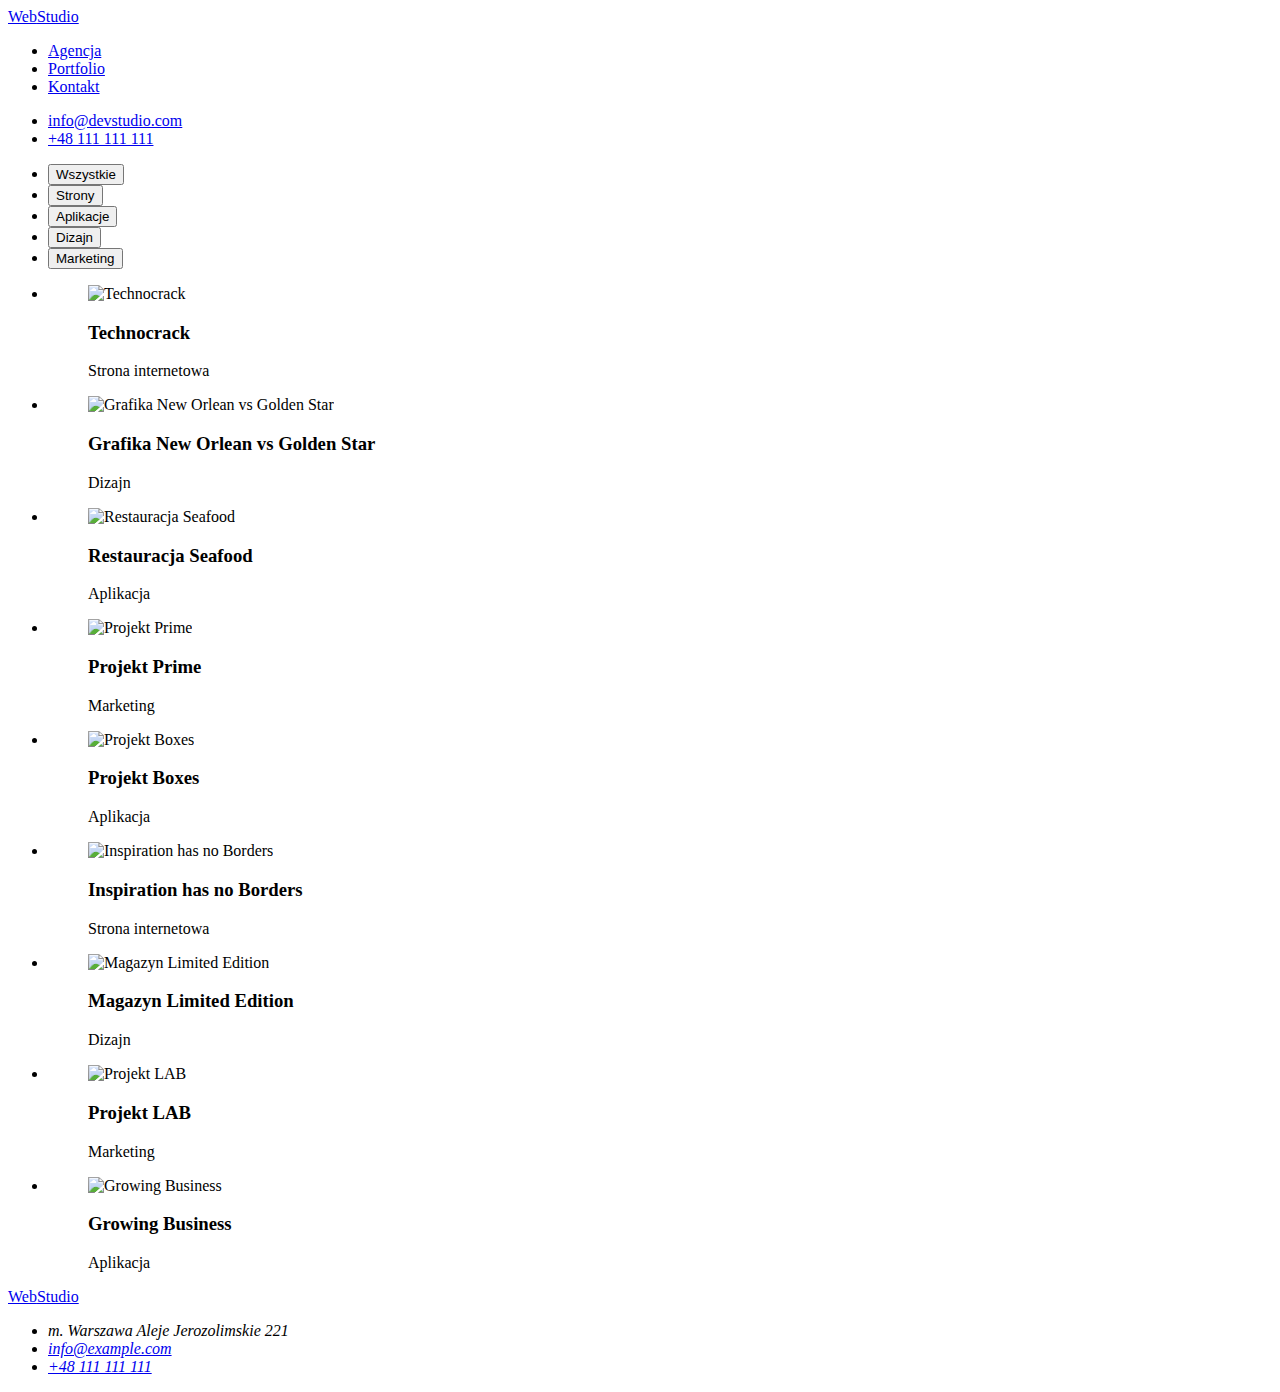
==== portfolio.html @ fcb61b32 "Add files via upload" ====
<!DOCTYPE html>
<html lang="pl">
  <head>
    <title>Portfolio</title>
    <meta charset="UTF-8" />
    <meta http-equiv="X-UA-Compatible" content="IE=edge" />
    <meta name="viewport" content="width=device-width, initial-scale=1.0" />
    <meta name="description" content="WebStudio" />
    <link rel="stylesheet" href="./css/styles.css" />
    <link rel="preconnect" href="https://fonts.googleapis.com" />
    <link rel="preconnect" href="https://fonts.gstatic.com" crossorigin />
    <link
      href="https://fonts.googleapis.com/css2?family=Raleway:wght@700&family=Roboto:wght@400;500;700;900&display=swap"
      rel="stylesheet"
    />
  </head>
  <!--body-->
  <body>
    <div class="wrapper">
      <header class="header">
        <a class="logo" href="./index.html"><span class="web-color">Web</span>Studio</a>
        <nav>
          <ul class="nav-list">
            <li class="nav-list-item">
              <a class="nav-list-item-link" href="#">Agencja</a>
            </li>
            <li class="nav-list-item">
              <a class="nav-list-item-link" href="./portfolio.html">Portfolio</a>
            </li>
            <li class="nav-list-item">
              <a class="nav-list-item-link" href="#">Kontakt</a>
            </li>
          </ul>
        </nav>
        <ul class="right-up-contact">
          <li class="right-up-contact-list">
            <a href="mailto:info@devstudio.com" class="right-up-contact-list-link"
              >info@devstudio.com</a
            >
          </li>
          <li class="right-up-contact-list">
            <a href="tel:48111111111" class="right-up-contact-list-link">+48 111 111 111</a>
          </li>
        </ul>
      </header>
      <main class="main">
        <!--PORTFOLIO BUTTONS-->
        <section class="buttons-list">
          <ul>
            <li class="buttons-item">
              <button type="button" class="btn">Wszystkie</button>
            </li>
            <li class="buttons-item">
              <button type="button" class="btn">Strony</button>
            </li>
            <li class="buttons-item">
              <button type="button" class="btn">Aplikacje</button>
            </li>
            <li class="buttons-item">
              <button type="button" class="btn">Dizajn</button>
            </li>
            <li class="buttons-item">
              <button type="button" class="btn">Marketing</button>
            </li>
          </ul>
        </section>
        <!--OFFER-->
        <section class="offer">
          <ul class="offer-list">
            <li class="offer-item">
              <figure class="offer-pic">
                <img
                  src="./images/portfolio_img1_technocrack.jpg"
                  width="370"
                  height="274"
                  alt="Technocrack"
                />
                <figcaption class="offer-pic-desc">
                  <h3>Technocrack</h3>
                  <span class="offer-pic-desc-lower">Strona internetowa</span>
                </figcaption>
              </figure>
            </li>
            <li class="offer-item">
              <figure class="offer-pic">
                <img
                  src="./images/portfolio_img2_neworlean.jpg"
                  width="370"
                  height="274"
                  alt="Grafika New Orlean vs Golden Star"
                />
                <figcaption class="offer-pic-desc">
                  <h3>Grafika New Orlean vs Golden Star</h3>
                  <span class="offer-pic-desc-lower">Dizajn</span>
                </figcaption>
              </figure>
            </li>
            <li class="offer-item">
              <figure class="offer-pic">
                <img
                  src="./images/portfolio_img3_seafood.jpg"
                  width="370"
                  height="274"
                  alt="Restauracja Seafood"
                />
                <figcaption class="offer-pic-desc">
                  <h3>Restauracja Seafood</h3>
                  <span class="offer-pic-desc-lower">Aplikacja</span>
                </figcaption>
              </figure>
            </li>
            <li class="offer-item">
              <figure class="offer-pic">
                <img
                  src="./images/portfolio_img4_headset.jpg"
                  width="370"
                  height="274"
                  alt="Projekt Prime"
                />
                <figcaption class="offer-pic-desc">
                  <h3>Projekt Prime</h3>
                  <span class="offer-pic-desc-lower">Marketing</span>
                </figcaption>
              </figure>
            </li>
            <li class="offer-item">
              <figure class="offer-pic">
                <img
                  src="./images/portfolio_img5_boxes.jpg"
                  width="370"
                  height="274"
                  alt="Projekt Boxes"
                />
                <figcaption class="offer-pic-desc">
                  <h3>Projekt Boxes</h3>
                  <span class="offer-pic-desc-lower">Aplikacja</span>
                </figcaption>
              </figure>
            </li>
            <li class="offer-item">
              <figure class="offer-pic">
                <img
                  src="./images/portfolio_img6_dipslay.jpg"
                  width="370"
                  height="274"
                  alt="Inspiration has no Borders"
                />
                <figcaption class="offer-pic-desc">
                  <h3>Inspiration has no Borders</h3>
                  <span class="offer-pic-desc-lower">Strona internetowa</span>
                </figcaption>
              </figure>
            </li>
            <li class="offer-item">
              <figure class="offer-pic">
                <img
                  src="./images/portfolio_img7_magazine.jpg"
                  width="370"
                  height="274"
                  alt="Magazyn Limited Edition"
                />
                <figcaption class="offer-pic-desc">
                  <h3>Magazyn Limited Edition</h3>
                  <span class="offer-pic-desc-lower">Dizajn</span>
                </figcaption>
              </figure>
            </li>
            <li class="offer-item">
              <figure class="offer-pic">
                <img
                  src="./images/portfolio_img8_label.jpg"
                  width="370"
                  height="274"
                  alt="Projekt LAB"
                />
                <figcaption class="offer-pic-desc">
                  <h3>Projekt LAB</h3>
                  <span class="offer-pic-desc-lower">Marketing</span>
                </figcaption>
              </figure>
            </li>
            <li class="offer-item">
              <figure class="offer-pic">
                <img
                  src="./images/portfolio_img9_laptop.jpg"
                  width="370"
                  height="274"
                  alt="Growing Business"
                />
                <figcaption class="offer-pic-desc">
                  <h3>Growing Business</h3>
                  <span class="offer-pic-desc-lower">Aplikacja</span>
                </figcaption>
              </figure>
            </li>
          </ul>
        </section>
      </main>
      <!-----FOOTER----->
      <footer class="footer">
        <a class="logo" href="./index.html">
          <span class="web-color">Web</span><span class="studio-color">Studio</span></a
        >
        <address>
          <ul class="address-list">
            <li class="address-list-item">
              <span class="address-color">m. Warszawa Aleje Jerozolimskie 221</span>
            </li>
            <li class="address-list-item">
              <a href="mailto:info@example.com" class="address-list-item-link">info@example.com</a>
            </li>
            <li class="address-list-item">
              <a href="tel:+48111111111" class="address-list-item-link">+48 111 111 111</a>
            </li>
          </ul>
        </address>
      </footer>
    </div>
  </body>
</html>
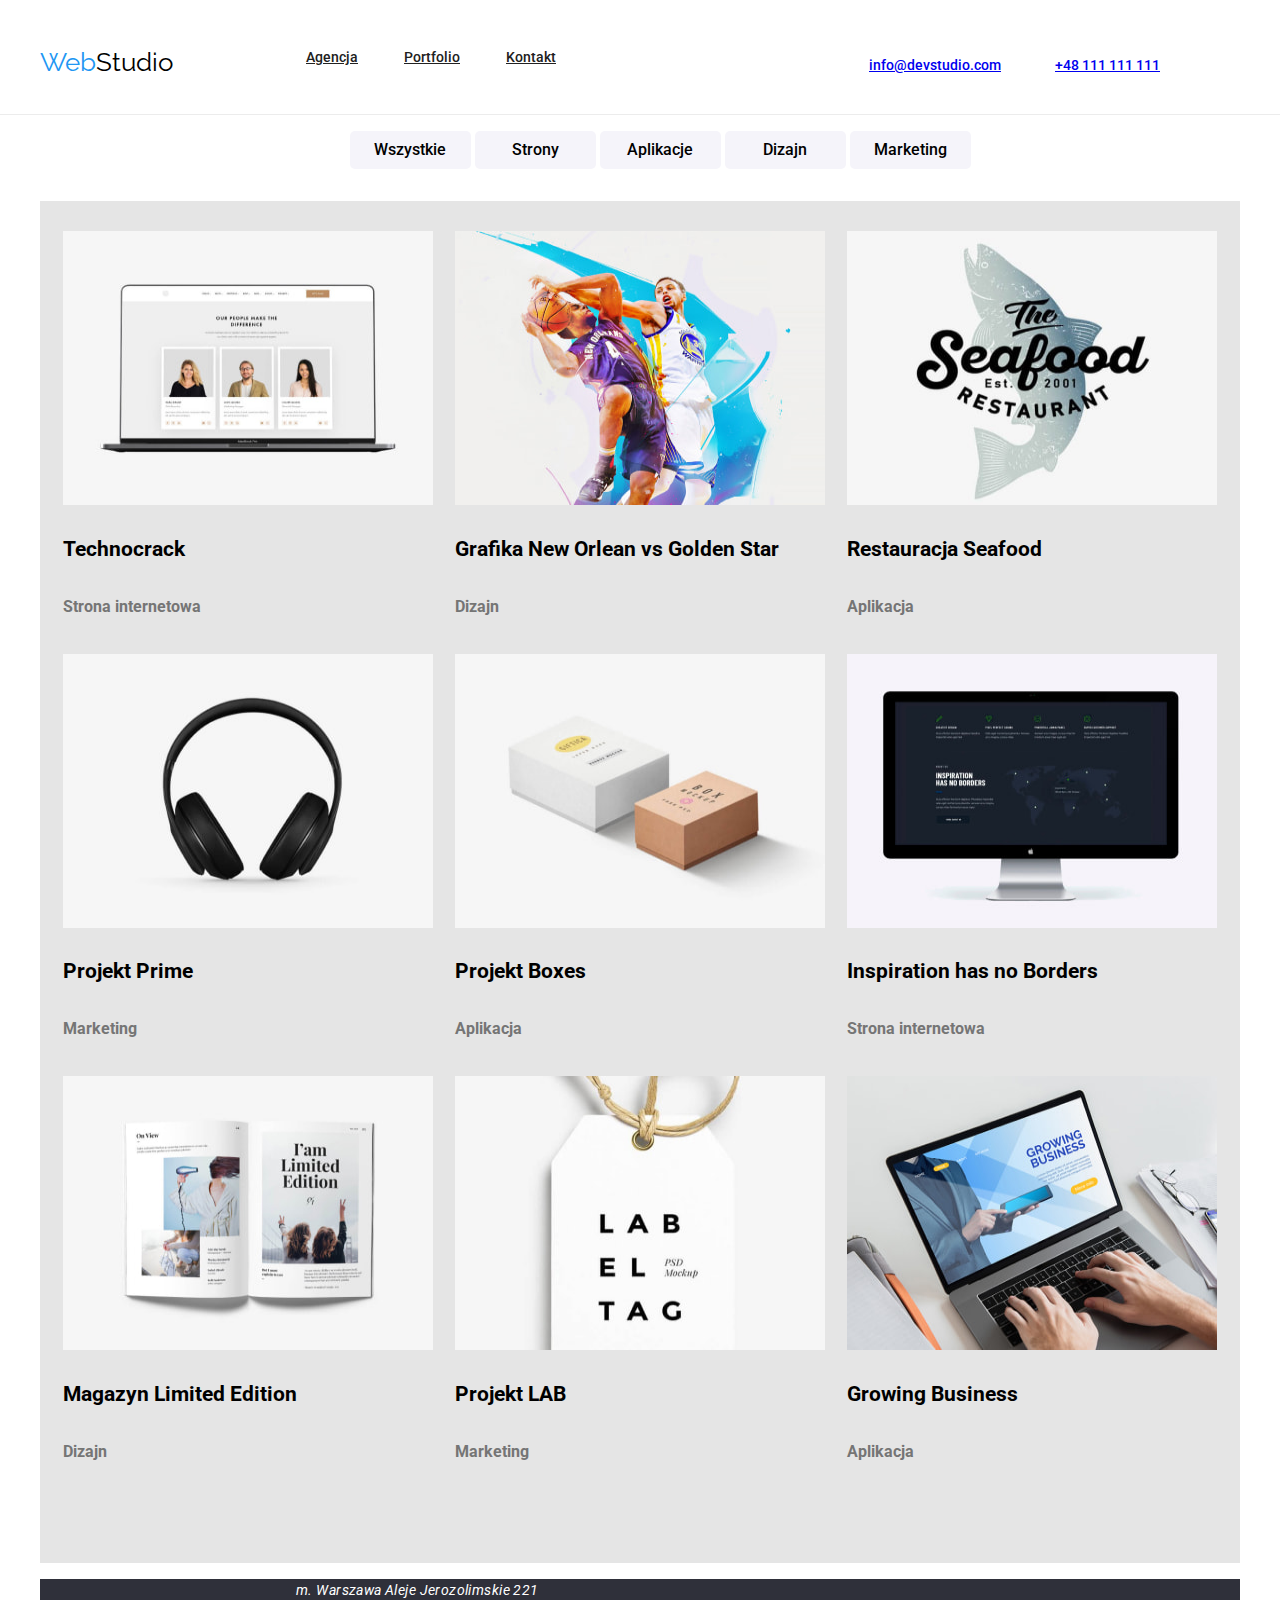
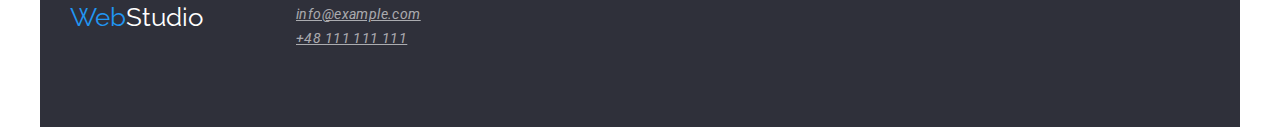
==== commit 9f4d48fa: "update css + footer" ====
--- a/portfolio.html
+++ b/portfolio.html
@@ -6,6 +6,10 @@
     <meta http-equiv="X-UA-Compatible" content="IE=edge" />
     <meta name="viewport" content="width=device-width, initial-scale=1.0" />
     <meta name="description" content="WebStudio" />
+    <link
+      rel="stylesheet"
+      href="https://cdnjs.cloudflare.com/ajax/libs/modern-normalize/1.0.0/modern-normalize.min.css"
+    />
     <link rel="stylesheet" href="./css/styles.css" />
     <link rel="preconnect" href="https://fonts.googleapis.com" />
     <link rel="preconnect" href="https://fonts.gstatic.com" crossorigin />
@@ -16,10 +20,10 @@
   </head>
   <!--body-->
   <body>
-    <div class="wrapper">
-      <header class="header">
-        <a class="logo" href="./index.html"><span class="web-color">Web</span>Studio</a>
-        <nav>
+    <header class="header-line">
+      <div class="container header">
+        <nav class="navi">
+          <a class="logo" href="./index.html"><span class="web-color">Web</span>Studio</a>
           <ul class="nav-list">
             <li class="nav-list-item">
               <a class="nav-list-item-link" href="#">Agencja</a>
@@ -31,190 +35,192 @@
               <a class="nav-list-item-link" href="#">Kontakt</a>
             </li>
           </ul>
+          <ul class="right-up-contact">
+            <li class="right-up-contact-list">
+              <a href="mailto:info@devstudio.com" class="right-up-contact-list-link"
+                >info@devstudio.com</a
+              >
+            </li>
+            <li class="right-up-contact-list">
+              <a href="tel:48111111111" class="right-up-contact-list-link">+48 111 111 111</a>
+            </li>
+          </ul>
         </nav>
-        <ul class="right-up-contact">
-          <li class="right-up-contact-list">
-            <a href="mailto:info@devstudio.com" class="right-up-contact-list-link"
-              >info@devstudio.com</a
-            >
-          </li>
-          <li class="right-up-contact-list">
-            <a href="tel:48111111111" class="right-up-contact-list-link">+48 111 111 111</a>
+      </div>
+    </header>
+    <main class="main">
+      <!--PORTFOLIO BUTTONS-->
+      <section class="buttons-list">
+        <ul>
+          <li class="buttons-item">
+            <button type="button" class="btn">Wszystkie</button>
+          </li>
+          <li class="buttons-item">
+            <button type="button" class="btn">Strony</button>
+          </li>
+          <li class="buttons-item">
+            <button type="button" class="btn">Aplikacje</button>
+          </li>
+          <li class="buttons-item">
+            <button type="button" class="btn">Dizajn</button>
+          </li>
+          <li class="buttons-item">
+            <button type="button" class="btn">Marketing</button>
           </li>
         </ul>
-      </header>
-      <main class="main">
-        <!--PORTFOLIO BUTTONS-->
-        <section class="buttons-list">
-          <ul>
-            <li class="buttons-item">
-              <button type="button" class="btn">Wszystkie</button>
-            </li>
-            <li class="buttons-item">
-              <button type="button" class="btn">Strony</button>
-            </li>
-            <li class="buttons-item">
-              <button type="button" class="btn">Aplikacje</button>
-            </li>
-            <li class="buttons-item">
-              <button type="button" class="btn">Dizajn</button>
-            </li>
-            <li class="buttons-item">
-              <button type="button" class="btn">Marketing</button>
-            </li>
-          </ul>
-        </section>
-        <!--OFFER-->
-        <section class="offer">
-          <ul class="offer-list">
-            <li class="offer-item">
-              <figure class="offer-pic">
-                <img
-                  src="./images/portfolio_img1_technocrack.jpg"
-                  width="370"
-                  height="274"
-                  alt="Technocrack"
-                />
-                <figcaption class="offer-pic-desc">
-                  <h3>Technocrack</h3>
-                  <span class="offer-pic-desc-lower">Strona internetowa</span>
-                </figcaption>
-              </figure>
-            </li>
-            <li class="offer-item">
-              <figure class="offer-pic">
-                <img
-                  src="./images/portfolio_img2_neworlean.jpg"
-                  width="370"
-                  height="274"
-                  alt="Grafika New Orlean vs Golden Star"
-                />
-                <figcaption class="offer-pic-desc">
-                  <h3>Grafika New Orlean vs Golden Star</h3>
-                  <span class="offer-pic-desc-lower">Dizajn</span>
-                </figcaption>
-              </figure>
-            </li>
-            <li class="offer-item">
-              <figure class="offer-pic">
-                <img
-                  src="./images/portfolio_img3_seafood.jpg"
-                  width="370"
-                  height="274"
-                  alt="Restauracja Seafood"
-                />
-                <figcaption class="offer-pic-desc">
-                  <h3>Restauracja Seafood</h3>
-                  <span class="offer-pic-desc-lower">Aplikacja</span>
-                </figcaption>
-              </figure>
-            </li>
-            <li class="offer-item">
-              <figure class="offer-pic">
-                <img
-                  src="./images/portfolio_img4_headset.jpg"
-                  width="370"
-                  height="274"
-                  alt="Projekt Prime"
-                />
-                <figcaption class="offer-pic-desc">
-                  <h3>Projekt Prime</h3>
-                  <span class="offer-pic-desc-lower">Marketing</span>
-                </figcaption>
-              </figure>
-            </li>
-            <li class="offer-item">
-              <figure class="offer-pic">
-                <img
-                  src="./images/portfolio_img5_boxes.jpg"
-                  width="370"
-                  height="274"
-                  alt="Projekt Boxes"
-                />
-                <figcaption class="offer-pic-desc">
-                  <h3>Projekt Boxes</h3>
-                  <span class="offer-pic-desc-lower">Aplikacja</span>
-                </figcaption>
-              </figure>
-            </li>
-            <li class="offer-item">
-              <figure class="offer-pic">
-                <img
-                  src="./images/portfolio_img6_dipslay.jpg"
-                  width="370"
-                  height="274"
-                  alt="Inspiration has no Borders"
-                />
-                <figcaption class="offer-pic-desc">
-                  <h3>Inspiration has no Borders</h3>
-                  <span class="offer-pic-desc-lower">Strona internetowa</span>
-                </figcaption>
-              </figure>
-            </li>
-            <li class="offer-item">
-              <figure class="offer-pic">
-                <img
-                  src="./images/portfolio_img7_magazine.jpg"
-                  width="370"
-                  height="274"
-                  alt="Magazyn Limited Edition"
-                />
-                <figcaption class="offer-pic-desc">
-                  <h3>Magazyn Limited Edition</h3>
-                  <span class="offer-pic-desc-lower">Dizajn</span>
-                </figcaption>
-              </figure>
-            </li>
-            <li class="offer-item">
-              <figure class="offer-pic">
-                <img
-                  src="./images/portfolio_img8_label.jpg"
-                  width="370"
-                  height="274"
-                  alt="Projekt LAB"
-                />
-                <figcaption class="offer-pic-desc">
-                  <h3>Projekt LAB</h3>
-                  <span class="offer-pic-desc-lower">Marketing</span>
-                </figcaption>
-              </figure>
-            </li>
-            <li class="offer-item">
-              <figure class="offer-pic">
-                <img
-                  src="./images/portfolio_img9_laptop.jpg"
-                  width="370"
-                  height="274"
-                  alt="Growing Business"
-                />
-                <figcaption class="offer-pic-desc">
-                  <h3>Growing Business</h3>
-                  <span class="offer-pic-desc-lower">Aplikacja</span>
-                </figcaption>
-              </figure>
-            </li>
-          </ul>
-        </section>
-      </main>
-      <!-----FOOTER----->
-      <footer class="footer">
-        <a class="logo" href="./index.html">
-          <span class="web-color">Web</span><span class="studio-color">Studio</span></a
-        >
-        <address>
-          <ul class="address-list">
-            <li class="address-list-item">
-              <span class="address-color">m. Warszawa Aleje Jerozolimskie 221</span>
-            </li>
-            <li class="address-list-item">
-              <a href="mailto:info@example.com" class="address-list-item-link">info@example.com</a>
-            </li>
-            <li class="address-list-item">
-              <a href="tel:+48111111111" class="address-list-item-link">+48 111 111 111</a>
-            </li>
-          </ul>
-        </address>
-      </footer>
-    </div>
+      </section>
+      <!--OFFER-->
+      <section class="offer container">
+        <ul class="offer-list">
+          <li class="offer-item">
+            <figure class="offer-pic">
+              <img
+                src="./images/portfolio_img1_technocrack.jpg"
+                width="370"
+                height="274"
+                alt="Technocrack"
+              />
+              <figcaption class="offer-pic-desc">
+                <h3>Technocrack</h3>
+                <span class="offer-pic-desc-lower">Strona internetowa</span>
+              </figcaption>
+            </figure>
+          </li>
+          <li class="offer-item">
+            <figure class="offer-pic">
+              <img
+                src="./images/portfolio_img2_neworlean.jpg"
+                width="370"
+                height="274"
+                alt="Grafika New Orlean vs Golden Star"
+              />
+              <figcaption class="offer-pic-desc">
+                <h3>Grafika New Orlean vs Golden Star</h3>
+                <span class="offer-pic-desc-lower">Dizajn</span>
+              </figcaption>
+            </figure>
+          </li>
+          <li class="offer-item">
+            <figure class="offer-pic">
+              <img
+                src="./images/portfolio_img3_seafood.jpg"
+                width="370"
+                height="274"
+                alt="Restauracja Seafood"
+              />
+              <figcaption class="offer-pic-desc">
+                <h3>Restauracja Seafood</h3>
+                <span class="offer-pic-desc-lower">Aplikacja</span>
+              </figcaption>
+            </figure>
+          </li>
+          <li class="offer-item">
+            <figure class="offer-pic">
+              <img
+                src="./images/portfolio_img4_headset.jpg"
+                width="370"
+                height="274"
+                alt="Projekt Prime"
+              />
+              <figcaption class="offer-pic-desc">
+                <h3>Projekt Prime</h3>
+                <span class="offer-pic-desc-lower">Marketing</span>
+              </figcaption>
+            </figure>
+          </li>
+          <li class="offer-item">
+            <figure class="offer-pic">
+              <img
+                src="./images/portfolio_img5_boxes.jpg"
+                width="370"
+                height="274"
+                alt="Projekt Boxes"
+              />
+              <figcaption class="offer-pic-desc">
+                <h3>Projekt Boxes</h3>
+                <span class="offer-pic-desc-lower">Aplikacja</span>
+              </figcaption>
+            </figure>
+          </li>
+          <li class="offer-item">
+            <figure class="offer-pic">
+              <img
+                src="./images/portfolio_img6_dipslay.jpg"
+                width="370"
+                height="274"
+                alt="Inspiration has no Borders"
+              />
+              <figcaption class="offer-pic-desc">
+                <h3>Inspiration has no Borders</h3>
+                <span class="offer-pic-desc-lower">Strona internetowa</span>
+              </figcaption>
+            </figure>
+          </li>
+          <li class="offer-item">
+            <figure class="offer-pic">
+              <img
+                src="./images/portfolio_img7_magazine.jpg"
+                width="370"
+                height="274"
+                alt="Magazyn Limited Edition"
+              />
+              <figcaption class="offer-pic-desc">
+                <h3>Magazyn Limited Edition</h3>
+                <span class="offer-pic-desc-lower">Dizajn</span>
+              </figcaption>
+            </figure>
+          </li>
+          <li class="offer-item">
+            <figure class="offer-pic">
+              <img
+                src="./images/portfolio_img8_label.jpg"
+                width="370"
+                height="274"
+                alt="Projekt LAB"
+              />
+              <figcaption class="offer-pic-desc">
+                <h3>Projekt LAB</h3>
+                <span class="offer-pic-desc-lower">Marketing</span>
+              </figcaption>
+            </figure>
+          </li>
+          <li class="offer-item">
+            <figure class="offer-pic">
+              <img
+                src="./images/portfolio_img9_laptop.jpg"
+                width="370"
+                height="274"
+                alt="Growing Business"
+              />
+              <figcaption class="offer-pic-desc">
+                <h3>Growing Business</h3>
+                <span class="offer-pic-desc-lower">Aplikacja</span>
+              </figcaption>
+            </figure>
+          </li>
+        </ul>
+      </section>
+    </main>
+    <!-----FOOTER----->
+    <footer class="footer container">
+      <!-- <div class="container"> -->
+      <a class="logo" href="./index.html">
+        <span class="web-color">Web</span><span class="studio-color">Studio</span></a
+      >
+      <address>
+        <ul class="address-list">
+          <li class="address-list-item">
+            <span class="address-color">m. Warszawa Aleje Jerozolimskie 221</span>
+          </li>
+          <li class="address-list-item">
+            <a href="mailto:info@example.com" class="address-list-item-link">info@example.com</a>
+          </li>
+          <li class="address-list-item">
+            <a href="tel:+48111111111" class="address-list-item-link">+48 111 111 111</a>
+          </li>
+        </ul>
+      </address>
+      <!-- </div> -->
+    </footer>
   </body>
 </html>
--- a/css/styles.css
+++ b/css/styles.css
@@ -0,0 +1,331 @@
+/*--Solid Colors--*/
+:root {
+  --page-color-background: #e5e5e5;
+  --page-color-white: #ffffff;
+  --page-color-black: #212121;
+  --page-color-blue: #2196f3;
+  --page-color-grey: #757575;
+  --page-color-back: #2f303a;
+  --page-color-team: #f5f4fa;
+}
+
+/*--Global Styles--*/
+body {
+  font-family: 'Roboto', sans-serif;
+}
+
+.container {
+  max-width: 1200px;
+  margin: 0 auto;
+  padding: 0px 0px;
+  background-color: var(--page-color-white);
+}
+
+.header {
+  display: flex;
+  justify-content: space-between;
+  align-items: center;
+  padding: 24px 0px 24px 0px;
+}
+.header-line {
+  border-bottom: solid 1px #ececec;
+}
+
+.navi {
+  display: flex;
+  list-style: none;
+}
+
+.section {
+  padding: 94px 0px 0px 0px;
+}
+
+/*-----FOOTER-----*/
+.footer {
+  background-color: var(--page-color-back);
+  padding: 0px 0px 60px 30px;
+}
+/* .address-list {
+    padding: 20px 0px 0px 0px;    
+} */
+
+.address-list-item {
+  list-style: none;
+  font-size: 14px;
+  line-height: 171%;
+  letter-spacing: 0.03em;
+  padding-left: 0px;
+}
+.address-list-item-link {
+  color: rgba(255, 255, 255, 0.6);
+}
+.address-list-item-link:hover,
+.address-list-item-link:focus,
+.address-list-item-link:active {
+  color: var(--brand-color-white);
+}
+
+/*-----WEBSTUDIO-----*/
+.logo {
+  display: flex;
+  padding: 24px 93px 0px 0px;
+  font-family: 'Raleway', sans-serif;
+  font-size: 26px;
+  /* margin-top: 24px; */
+  /* margin-right: 93px; */
+  color: #000;
+  float: left;
+  text-decoration: none;
+}
+/*-----STATIC COLOR CLASSES-----*/
+.web-color {
+  color: var(--page-color-blue);
+}
+.studio-color {
+  color: var(--page-color-white);
+}
+.address-color {
+  color: var(--page-color-white);
+}
+
+/*-----NAV-----*/
+.nav-list {
+  display: flex;
+  flex-wrap: wrap;
+  align-items: center;
+}
+
+.nav-list-item {
+  margin-right: 46px;
+  display: inline;
+}
+
+.nav-list-item-link {
+  font-size: 14px;
+  font-weight: 500;
+  color: var(--page-color-black);
+}
+
+.nav-list-item-link:hover,
+.nav-list-item-link:focus,
+.nav-list-item-link:active {
+  color: var(--page-color-blue);
+}
+
+/*-----RIGHT-UP-CONTACT-----*/
+.right-up-contact {
+  margin-top: 32px;
+  margin-left: 227px;
+  float: left;
+}
+
+.right-up-contact-list {
+  margin-right: 50px;
+  display: inline;
+}
+
+.right-up-contact-list-link {
+  font-size: 14px;
+  font-weight: 500;
+  color: (var--page-color-grey);
+}
+
+.right-up-contact-list-link:hover,
+.right-up-contact-list-link:focus,
+.right-up-contact-list-link:active {
+  color: var(--page-color-blue);
+}
+
+/*-----MOTTO-----*/
+.motto {
+  padding: 200px 0px 200px 0px;
+  background-color: var(--page-color-back);
+  display: flex;
+  justify-content: center;
+  align-items: center;
+}
+.motto-frame {
+  text-align: center;
+  width: 696px;
+}
+.motto-text {
+  font-size: 44px;
+  font-weight: 900;
+  line-height: 136%;
+  letter-spacing: 0.06;
+  color: var(--page-color-white);
+}
+.motto-button {
+  font-size: 16px;
+  font-weight: 700;
+  text-align: center;
+  width: 200px;
+  height: 50px;
+  cursor: pointer;
+  border: none;
+  border-radius: 5px;
+  color: var(--page-color-white);
+  background-color: var(--page-color-blue);
+}
+.motto-button:hover,
+.motto-button:focus,
+.motto-button:active {
+  color: var(--page-color-black);
+}
+
+/*----- DESCRIPTION -----*/
+
+.decription-list {
+  display: flex;
+  flex-wrap: wrap;
+}
+.description-item {
+  display: inline-block;
+  width: 270px;
+  margin: 0px 20px 0px 0px;
+}
+.description-item:last-child {
+  margin-right: 0px;
+}
+
+.description-title {
+  font-size: 16px;
+  text-transform: uppercase;
+}
+.decription-text {
+  font-size: 14px;
+  line-height: 171%;
+  letter-spacing: 0.03em;
+  color: var(--page-color-grey);
+}
+
+/*-----WHAT WE DO-----*/
+.whatwedo {
+  text-align: center;
+}
+
+.whatwedo-title {
+  font-size: 36px;
+  font-weight: 700;
+  line-height: 42px;
+  text-align: center;
+  letter-spacing: 0.03em;
+}
+.whatwedo-list {
+  display: flex;
+  flex-wrap: wrap;
+  justify-content: space-between;
+}
+
+.whatwedo-item {
+  display: inline-block;
+  gap: 0px;
+  padding: 0px;
+}
+.whatwedo-item:last-child {
+  margin-right: 20px;
+}
+/*-----TEAM-----*/
+.team {
+  background-color: var(--page-color-team);
+  text-align: center;
+  padding: 94px 0px 94px 0px;
+}
+.team-title {
+  font-size: 36px;
+  font-weight: 700;
+  line-height: 42px;
+  text-align: center;
+  letter-spacing: 0.03em;
+}
+.team-list {
+  display: flex;
+  flex-wrap: wrap;
+}
+.team-item-pic {
+  display: inline-block;
+  width: 280px;
+}
+.team-member {
+  font-size: 16px;
+  font-weight: 500;
+  line-height: 19px;
+  text-align: center;
+  letter-spacing: 0.03em;
+}
+.team-member-desc {
+  font-size: 16px;
+  line-height: 19px;
+  text-align: center;
+  letter-spacing: 0.03em;
+  color: var(--page-color-grey);
+}
+
+.team-member:hover,
+.team-member:focus,
+.team-member:active {
+  color: var(--page-color-blue);
+}
+.team-member-desc:hover,
+.team-member-desc:focus,
+.team-member-desc:active {
+  color: var(--page-color-blue);
+}
+/*--------------PORTFOLIO-----------------------------*/
+.buttons-list {
+  display: flex;
+  flex-wrap: wrap;
+  justify-content: center;
+}
+.buttons-item {
+  display: inline;
+}
+.btn {
+  font-size: 16px;
+  font-weight: 500;
+  text-align: center;
+  width: 121px;
+  height: 38px;
+  cursor: pointer;
+  border: none;
+  border-radius: 5px;
+  background-color: var(--page-color-team);
+}
+.btn:hover,
+.btn:focus,
+.btn:active {
+  background-color: var(--page-color-blue);
+  color: var(--page-color-white);
+}
+
+.offer {
+  background-color: var(--page-color-background);
+}
+.offer-list {
+  display: flex;
+  flex-wrap: wrap;
+  padding: 30px 0px 94px 0px;
+  justify-content: center;
+  row-gap: 30px;
+  column-gap: 22px;
+}
+
+.offer-item {
+  list-style: none;
+}
+.offer-list:last-child {
+  margin-right: 0px;
+}
+.offer-pic {
+  margin: 0px 0px 0px 0px;
+}
+.offer-pic-desc {
+  font-size: 18px;
+  font-weight: 700;
+  line-height: 36px;
+}
+.offer-pic-desc-lower {
+  font-size: 16px;
+  line-height: 30px;
+  color: var(--page-color-grey);
+}
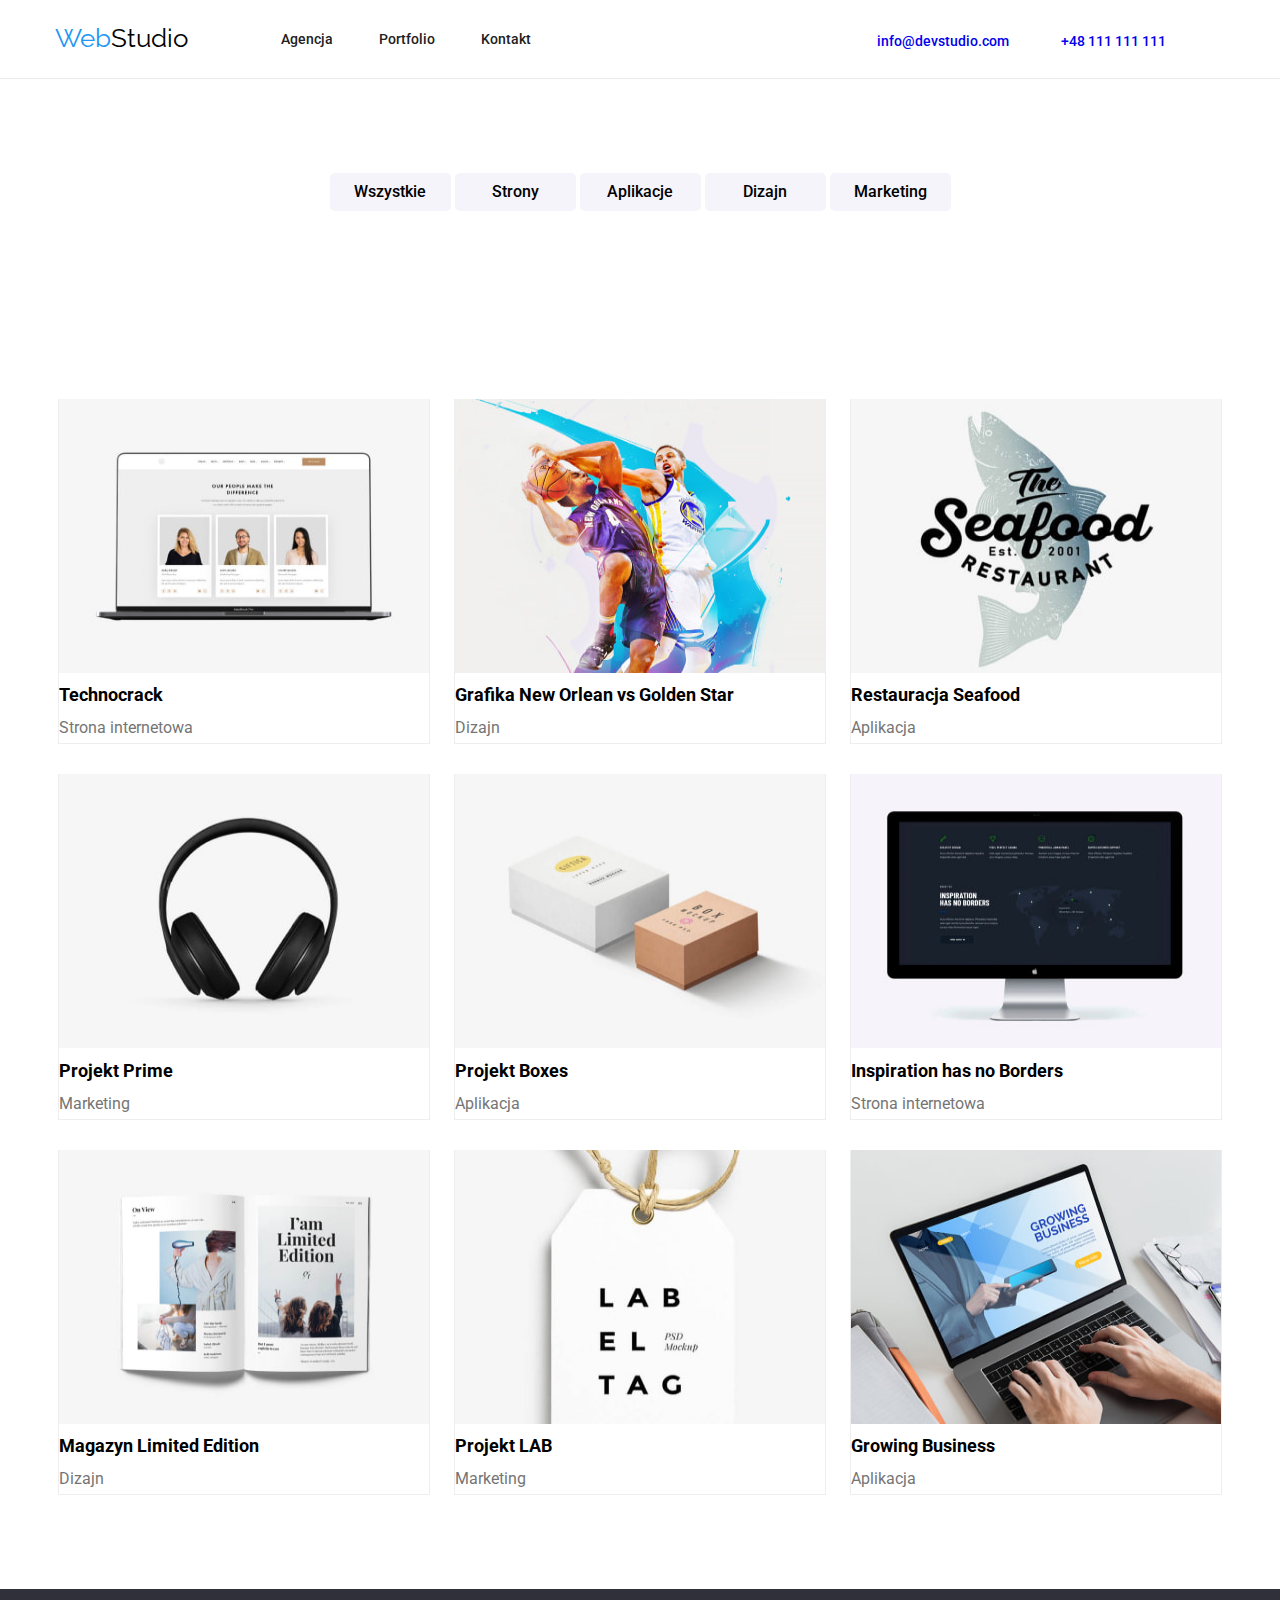
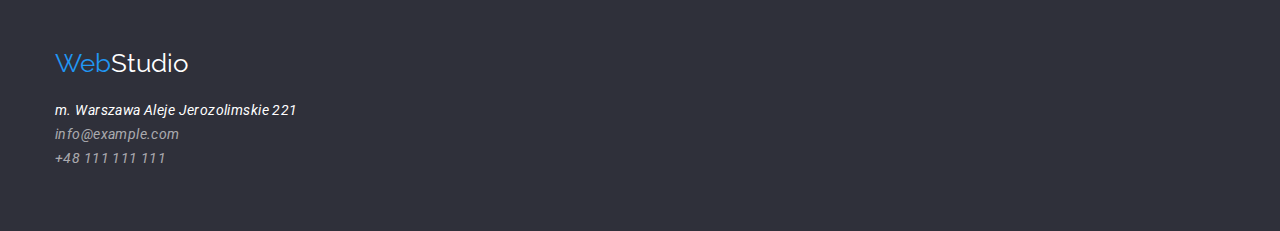
==== commit 2f6dcb5a: "add .container" ====
--- a/portfolio.html
+++ b/portfolio.html
@@ -21,206 +21,212 @@
   <!--body-->
   <body>
     <header class="header-line">
-      <div class="container header">
-        <nav class="navi">
-          <a class="logo" href="./index.html"><span class="web-color">Web</span>Studio</a>
-          <ul class="nav-list">
-            <li class="nav-list-item">
-              <a class="nav-list-item-link" href="#">Agencja</a>
-            </li>
-            <li class="nav-list-item">
-              <a class="nav-list-item-link" href="./portfolio.html">Portfolio</a>
-            </li>
-            <li class="nav-list-item">
-              <a class="nav-list-item-link" href="#">Kontakt</a>
-            </li>
-          </ul>
-          <ul class="right-up-contact">
-            <li class="right-up-contact-list">
-              <a href="mailto:info@devstudio.com" class="right-up-contact-list-link"
-                >info@devstudio.com</a
-              >
-            </li>
-            <li class="right-up-contact-list">
-              <a href="tel:48111111111" class="right-up-contact-list-link">+48 111 111 111</a>
-            </li>
-          </ul>
-        </nav>
+      <div class="header">
+        <div class="container">
+          <nav class="navi">
+            <a class="logo" href="./index.html"><span class="web-color">Web</span>Studio</a>
+            <ul class="nav-list">
+              <li class="nav-list-item">
+                <a class="nav-list-item-link" href="#">Agencja</a>
+              </li>
+              <li class="nav-list-item">
+                <a class="nav-list-item-link" href="./portfolio.html">Portfolio</a>
+              </li>
+              <li class="nav-list-item">
+                <a class="nav-list-item-link" href="#">Kontakt</a>
+              </li>
+            </ul>
+            <ul class="right-up-contact">
+              <li class="right-up-contact-list">
+                <a href="mailto:info@devstudio.com" class="right-up-contact-list-link"
+                  >info@devstudio.com</a
+                >
+              </li>
+              <li class="right-up-contact-list">
+                <a href="tel:48111111111" class="right-up-contact-list-link">+48 111 111 111</a>
+              </li>
+            </ul>
+          </nav>
+        </div>
       </div>
     </header>
     <main class="main">
       <!--PORTFOLIO BUTTONS-->
       <section class="buttons-list">
-        <ul>
-          <li class="buttons-item">
-            <button type="button" class="btn">Wszystkie</button>
-          </li>
-          <li class="buttons-item">
-            <button type="button" class="btn">Strony</button>
-          </li>
-          <li class="buttons-item">
-            <button type="button" class="btn">Aplikacje</button>
-          </li>
-          <li class="buttons-item">
-            <button type="button" class="btn">Dizajn</button>
-          </li>
-          <li class="buttons-item">
-            <button type="button" class="btn">Marketing</button>
-          </li>
-        </ul>
+        <div class="section">
+          <ul>
+            <li class="buttons-item">
+              <button type="button" class="btn">Wszystkie</button>
+            </li>
+            <li class="buttons-item">
+              <button type="button" class="btn">Strony</button>
+            </li>
+            <li class="buttons-item">
+              <button type="button" class="btn">Aplikacje</button>
+            </li>
+            <li class="buttons-item">
+              <button type="button" class="btn">Dizajn</button>
+            </li>
+            <li class="buttons-item">
+              <button type="button" class="btn">Marketing</button>
+            </li>
+          </ul>
+        </div>
       </section>
       <!--OFFER-->
       <section class="offer container">
-        <ul class="offer-list">
-          <li class="offer-item">
-            <figure class="offer-pic">
-              <img
-                src="./images/portfolio_img1_technocrack.jpg"
-                width="370"
-                height="274"
-                alt="Technocrack"
-              />
-              <figcaption class="offer-pic-desc">
-                <h3>Technocrack</h3>
-                <span class="offer-pic-desc-lower">Strona internetowa</span>
-              </figcaption>
-            </figure>
-          </li>
-          <li class="offer-item">
-            <figure class="offer-pic">
-              <img
-                src="./images/portfolio_img2_neworlean.jpg"
-                width="370"
-                height="274"
-                alt="Grafika New Orlean vs Golden Star"
-              />
-              <figcaption class="offer-pic-desc">
-                <h3>Grafika New Orlean vs Golden Star</h3>
-                <span class="offer-pic-desc-lower">Dizajn</span>
-              </figcaption>
-            </figure>
-          </li>
-          <li class="offer-item">
-            <figure class="offer-pic">
-              <img
-                src="./images/portfolio_img3_seafood.jpg"
-                width="370"
-                height="274"
-                alt="Restauracja Seafood"
-              />
-              <figcaption class="offer-pic-desc">
-                <h3>Restauracja Seafood</h3>
-                <span class="offer-pic-desc-lower">Aplikacja</span>
-              </figcaption>
-            </figure>
-          </li>
-          <li class="offer-item">
-            <figure class="offer-pic">
-              <img
-                src="./images/portfolio_img4_headset.jpg"
-                width="370"
-                height="274"
-                alt="Projekt Prime"
-              />
-              <figcaption class="offer-pic-desc">
-                <h3>Projekt Prime</h3>
-                <span class="offer-pic-desc-lower">Marketing</span>
-              </figcaption>
-            </figure>
-          </li>
-          <li class="offer-item">
-            <figure class="offer-pic">
-              <img
-                src="./images/portfolio_img5_boxes.jpg"
-                width="370"
-                height="274"
-                alt="Projekt Boxes"
-              />
-              <figcaption class="offer-pic-desc">
-                <h3>Projekt Boxes</h3>
-                <span class="offer-pic-desc-lower">Aplikacja</span>
-              </figcaption>
-            </figure>
-          </li>
-          <li class="offer-item">
-            <figure class="offer-pic">
-              <img
-                src="./images/portfolio_img6_dipslay.jpg"
-                width="370"
-                height="274"
-                alt="Inspiration has no Borders"
-              />
-              <figcaption class="offer-pic-desc">
-                <h3>Inspiration has no Borders</h3>
-                <span class="offer-pic-desc-lower">Strona internetowa</span>
-              </figcaption>
-            </figure>
-          </li>
-          <li class="offer-item">
-            <figure class="offer-pic">
-              <img
-                src="./images/portfolio_img7_magazine.jpg"
-                width="370"
-                height="274"
-                alt="Magazyn Limited Edition"
-              />
-              <figcaption class="offer-pic-desc">
-                <h3>Magazyn Limited Edition</h3>
-                <span class="offer-pic-desc-lower">Dizajn</span>
-              </figcaption>
-            </figure>
-          </li>
-          <li class="offer-item">
-            <figure class="offer-pic">
-              <img
-                src="./images/portfolio_img8_label.jpg"
-                width="370"
-                height="274"
-                alt="Projekt LAB"
-              />
-              <figcaption class="offer-pic-desc">
-                <h3>Projekt LAB</h3>
-                <span class="offer-pic-desc-lower">Marketing</span>
-              </figcaption>
-            </figure>
-          </li>
-          <li class="offer-item">
-            <figure class="offer-pic">
-              <img
-                src="./images/portfolio_img9_laptop.jpg"
-                width="370"
-                height="274"
-                alt="Growing Business"
-              />
-              <figcaption class="offer-pic-desc">
-                <h3>Growing Business</h3>
-                <span class="offer-pic-desc-lower">Aplikacja</span>
-              </figcaption>
-            </figure>
-          </li>
-        </ul>
+        <div class="section">
+          <ul class="offer-list">
+            <li class="offer-item">
+              <figure class="offer-pic">
+                <img
+                  src="./images/portfolio_img1_technocrack.jpg"
+                  width="370"
+                  height="274"
+                  alt="Technocrack"
+                />
+                <figcaption class="offer-pic-desc">
+                  <h3>Technocrack</h3>
+                  <span class="offer-pic-desc-lower">Strona internetowa</span>
+                </figcaption>
+              </figure>
+            </li>
+            <li class="offer-item">
+              <figure class="offer-pic">
+                <img
+                  src="./images/portfolio_img2_neworlean.jpg"
+                  width="370"
+                  height="274"
+                  alt="Grafika New Orlean vs Golden Star"
+                />
+                <figcaption class="offer-pic-desc">
+                  <h3>Grafika New Orlean vs Golden Star</h3>
+                  <span class="offer-pic-desc-lower">Dizajn</span>
+                </figcaption>
+              </figure>
+            </li>
+            <li class="offer-item">
+              <figure class="offer-pic">
+                <img
+                  src="./images/portfolio_img3_seafood.jpg"
+                  width="370"
+                  height="274"
+                  alt="Restauracja Seafood"
+                />
+                <figcaption class="offer-pic-desc">
+                  <h3>Restauracja Seafood</h3>
+                  <span class="offer-pic-desc-lower">Aplikacja</span>
+                </figcaption>
+              </figure>
+            </li>
+            <li class="offer-item">
+              <figure class="offer-pic">
+                <img
+                  src="./images/portfolio_img4_headset.jpg"
+                  width="370"
+                  height="274"
+                  alt="Projekt Prime"
+                />
+                <figcaption class="offer-pic-desc">
+                  <h3>Projekt Prime</h3>
+                  <span class="offer-pic-desc-lower">Marketing</span>
+                </figcaption>
+              </figure>
+            </li>
+            <li class="offer-item">
+              <figure class="offer-pic">
+                <img
+                  src="./images/portfolio_img5_boxes.jpg"
+                  width="370"
+                  height="274"
+                  alt="Projekt Boxes"
+                />
+                <figcaption class="offer-pic-desc">
+                  <h3>Projekt Boxes</h3>
+                  <span class="offer-pic-desc-lower">Aplikacja</span>
+                </figcaption>
+              </figure>
+            </li>
+            <li class="offer-item">
+              <figure class="offer-pic">
+                <img
+                  src="./images/portfolio_img6_dipslay.jpg"
+                  width="370"
+                  height="274"
+                  alt="Inspiration has no Borders"
+                />
+                <figcaption class="offer-pic-desc">
+                  <h3>Inspiration has no Borders</h3>
+                  <span class="offer-pic-desc-lower">Strona internetowa</span>
+                </figcaption>
+              </figure>
+            </li>
+            <li class="offer-item">
+              <figure class="offer-pic">
+                <img
+                  src="./images/portfolio_img7_magazine.jpg"
+                  width="370"
+                  height="274"
+                  alt="Magazyn Limited Edition"
+                />
+                <figcaption class="offer-pic-desc">
+                  <h3>Magazyn Limited Edition</h3>
+                  <span class="offer-pic-desc-lower">Dizajn</span>
+                </figcaption>
+              </figure>
+            </li>
+            <li class="offer-item">
+              <figure class="offer-pic">
+                <img
+                  src="./images/portfolio_img8_label.jpg"
+                  width="370"
+                  height="274"
+                  alt="Projekt LAB"
+                />
+                <figcaption class="offer-pic-desc">
+                  <h3>Projekt LAB</h3>
+                  <span class="offer-pic-desc-lower">Marketing</span>
+                </figcaption>
+              </figure>
+            </li>
+            <li class="offer-item">
+              <figure class="offer-pic">
+                <img
+                  src="./images/portfolio_img9_laptop.jpg"
+                  width="370"
+                  height="274"
+                  alt="Growing Business"
+                />
+                <figcaption class="offer-pic-desc">
+                  <h3>Growing Business</h3>
+                  <span class="offer-pic-desc-lower">Aplikacja</span>
+                </figcaption>
+              </figure>
+            </li>
+          </ul>
+        </div>
       </section>
     </main>
     <!-----FOOTER----->
-    <footer class="footer container">
-      <!-- <div class="container"> -->
-      <a class="logo" href="./index.html">
-        <span class="web-color">Web</span><span class="studio-color">Studio</span></a
-      >
-      <address>
-        <ul class="address-list">
-          <li class="address-list-item">
-            <span class="address-color">m. Warszawa Aleje Jerozolimskie 221</span>
-          </li>
-          <li class="address-list-item">
-            <a href="mailto:info@example.com" class="address-list-item-link">info@example.com</a>
-          </li>
-          <li class="address-list-item">
-            <a href="tel:+48111111111" class="address-list-item-link">+48 111 111 111</a>
-          </li>
-        </ul>
-      </address>
-      <!-- </div> -->
+    <footer class="footer">
+      <div class="container">
+        <a class="logo" href="./index.html">
+          <span class="web-color">Web</span><span class="studio-color">Studio</span></a
+        >
+        <address>
+          <ul class="address-list">
+            <li class="address-list-item">
+              <span class="address-color">m. Warszawa Aleje Jerozolimskie 221</span>
+            </li>
+            <li class="address-list-item">
+              <a href="mailto:info@example.com" class="address-list-item-link">info@example.com</a>
+            </li>
+            <li class="address-list-item">
+              <a href="tel:+48111111111" class="address-list-item-link">+48 111 111 111</a>
+            </li>
+          </ul>
+        </address>
+      </div>
     </footer>
   </body>
 </html>
--- a/css/styles.css
+++ b/css/styles.css
@@ -7,25 +7,39 @@
   --page-color-grey: #757575;
   --page-color-back: #2f303a;
   --page-color-team: #f5f4fa;
+  --page-color-borbox: #eeeeee;
 }
 
 /*--Global Styles--*/
+*,
+::after,
+::before {
+  margin: 0;
+  padding: 0;
+  box-sizing: border-box;
+}
+
 body {
   font-family: 'Roboto', sans-serif;
+  width: 100%;
+  font-size: 100%;
+  max-width: 1600px;
+  margin: 0;
 }
 
 .container {
+  width: 100%;
   max-width: 1200px;
-  margin: 0 auto;
-  padding: 0px 0px;
-  background-color: var(--page-color-white);
+  margin: auto;
+  padding: 0 15px;
 }
 
 .header {
   display: flex;
   justify-content: space-between;
   align-items: center;
-  padding: 24px 0px 24px 0px;
+  padding-top: 24px;
+  padding-bottom: 24px;
 }
 .header-line {
   border-bottom: solid 1px #ececec;
@@ -33,31 +47,34 @@
 
 .navi {
   display: flex;
-  list-style: none;
 }
 
 .section {
-  padding: 94px 0px 0px 0px;
+  padding-top: 94px;
+  padding-bottom: 94px;
 }
 
 /*-----FOOTER-----*/
 .footer {
   background-color: var(--page-color-back);
-  padding: 0px 0px 60px 30px;
-}
-/* .address-list {
-    padding: 20px 0px 0px 0px;    
-} */
+  padding-top: 60px;
+  padding-bottom: 60px;
+}
+.address-list {
+  padding: 20px 0px 0px 0px;
+  text-decoration: none;
+}
 
 .address-list-item {
   list-style: none;
+  text-decoration: none;
   font-size: 14px;
   line-height: 171%;
   letter-spacing: 0.03em;
-  padding-left: 0px;
 }
 .address-list-item-link {
   color: rgba(255, 255, 255, 0.6);
+  text-decoration: none;
 }
 .address-list-item-link:hover,
 .address-list-item-link:focus,
@@ -68,13 +85,10 @@
 /*-----WEBSTUDIO-----*/
 .logo {
   display: flex;
-  padding: 24px 93px 0px 0px;
   font-family: 'Raleway', sans-serif;
   font-size: 26px;
-  /* margin-top: 24px; */
-  /* margin-right: 93px; */
+  margin-right: 93px;
   color: #000;
-  float: left;
   text-decoration: none;
 }
 /*-----STATIC COLOR CLASSES-----*/
@@ -103,6 +117,7 @@
 .nav-list-item-link {
   font-size: 14px;
   font-weight: 500;
+  text-decoration: none;
   color: var(--page-color-black);
 }
 
@@ -114,19 +129,20 @@
 
 /*-----RIGHT-UP-CONTACT-----*/
 .right-up-contact {
-  margin-top: 32px;
-  margin-left: 227px;
+  margin-top: 8px;
+  margin-left: 300px;
   float: left;
 }
 
 .right-up-contact-list {
-  margin-right: 50px;
+  margin-right: 48px;
   display: inline;
 }
 
 .right-up-contact-list-link {
   font-size: 14px;
   font-weight: 500;
+  text-decoration: none;
   color: (var--page-color-grey);
 }
 
@@ -147,6 +163,7 @@
 .motto-frame {
   text-align: center;
   width: 696px;
+  height: 120px;
 }
 .motto-text {
   font-size: 44px;
@@ -154,6 +171,7 @@
   line-height: 136%;
   letter-spacing: 0.06;
   color: var(--page-color-white);
+  margin-bottom: 50px;
 }
 .motto-button {
   font-size: 16px;
@@ -174,15 +192,16 @@
 }
 
 /*----- DESCRIPTION -----*/
-
-.decription-list {
-  display: flex;
-  flex-wrap: wrap;
+.description {
+  padding-left: 0;
+  padding-right: 0;
 }
 .description-item {
   display: inline-block;
   width: 270px;
   margin: 0px 20px 0px 0px;
+  padding-left: 0;
+  padding-right: 0;
 }
 .description-item:last-child {
   margin-right: 0px;
@@ -202,6 +221,8 @@
 /*-----WHAT WE DO-----*/
 .whatwedo {
   text-align: center;
+  padding-left: 0;
+  padding-right: 0;
 }
 
 .whatwedo-title {
@@ -210,6 +231,7 @@
   line-height: 42px;
   text-align: center;
   letter-spacing: 0.03em;
+  margin-bottom: 50px;
 }
 .whatwedo-list {
   display: flex;
@@ -219,17 +241,15 @@
 
 .whatwedo-item {
   display: inline-block;
-  gap: 0px;
-  padding: 0px;
+  margin-right: 0px;
 }
 .whatwedo-item:last-child {
-  margin-right: 20px;
+  margin-right: 0px;
 }
 /*-----TEAM-----*/
 .team {
   background-color: var(--page-color-team);
   text-align: center;
-  padding: 94px 0px 94px 0px;
 }
 .team-title {
   font-size: 36px;
@@ -237,21 +257,27 @@
   line-height: 42px;
   text-align: center;
   letter-spacing: 0.03em;
+  margin-bottom: 50px;
 }
 .team-list {
   display: flex;
   flex-wrap: wrap;
+  justify-content: center;
+  gap: 30px;
 }
 .team-item-pic {
-  display: inline-block;
-  width: 280px;
-}
+  display: inline;
+  width: 270px;
+}
+
 .team-member {
   font-size: 16px;
   font-weight: 500;
   line-height: 19px;
   text-align: center;
   letter-spacing: 0.03em;
+  margin-top: 30px;
+  margin-bottom: 10px;
 }
 .team-member-desc {
   font-size: 16px;
@@ -276,6 +302,8 @@
   display: flex;
   flex-wrap: wrap;
   justify-content: center;
+  /* margin-top: 94px; */
+  /* margin-bottom: 56px; */
 }
 .buttons-item {
   display: inline;
@@ -299,30 +327,32 @@
 }
 
 .offer {
-  background-color: var(--page-color-background);
+  background-color: var(--page-color-white);
 }
 .offer-list {
   display: flex;
   flex-wrap: wrap;
-  padding: 30px 0px 94px 0px;
   justify-content: center;
   row-gap: 30px;
-  column-gap: 22px;
+  column-gap: 24px;
 }
 
 .offer-item {
   list-style: none;
+  border-bottom: 1px solid var(--page-color-borbox);
+  border-left: 1px solid var(--page-color-borbox);
+  border-right: 1px solid var(--page-color-borbox);
 }
 .offer-list:last-child {
   margin-right: 0px;
 }
-.offer-pic {
-  margin: 0px 0px 0px 0px;
-}
-.offer-pic-desc {
+/* .offer-pic {
+} */
+.offer-pic-desc > h3 {
   font-size: 18px;
   font-weight: 700;
   line-height: 36px;
+  background-color: var(--page-color-white);
 }
 .offer-pic-desc-lower {
   font-size: 16px;
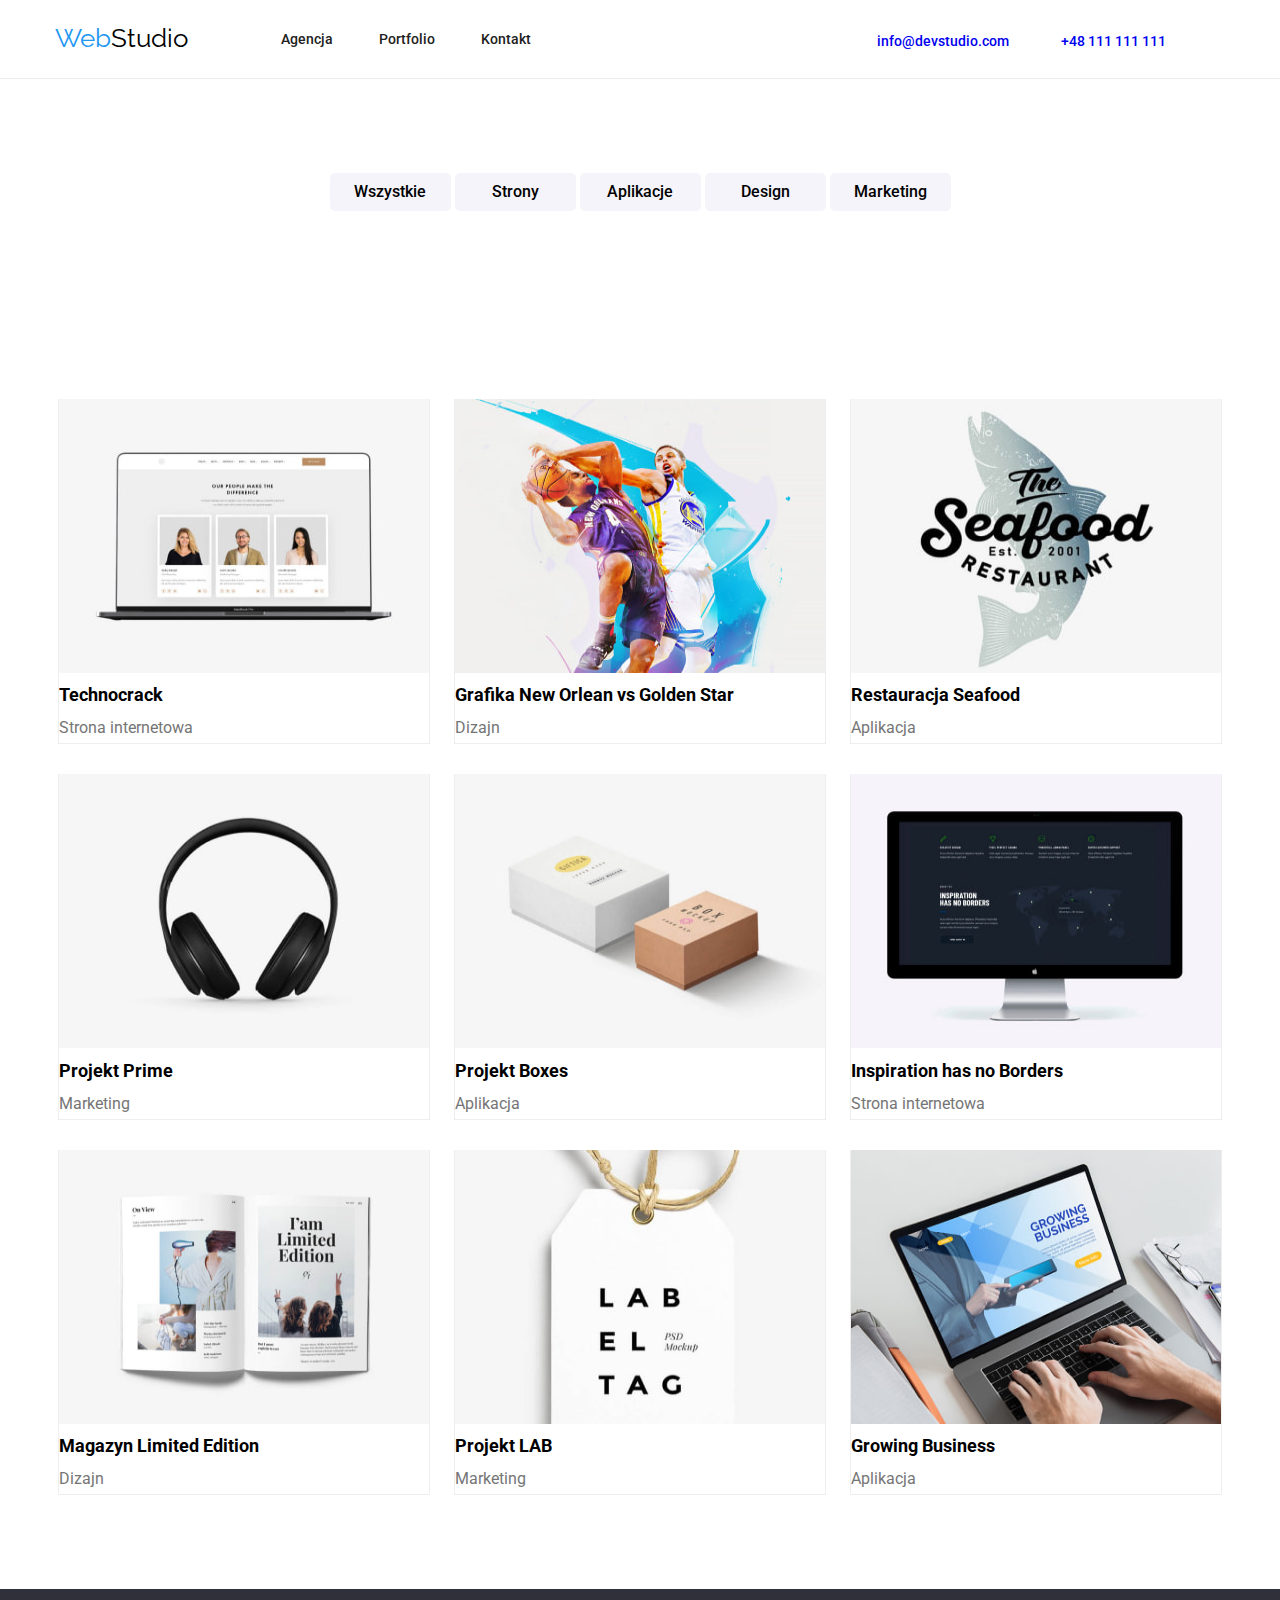
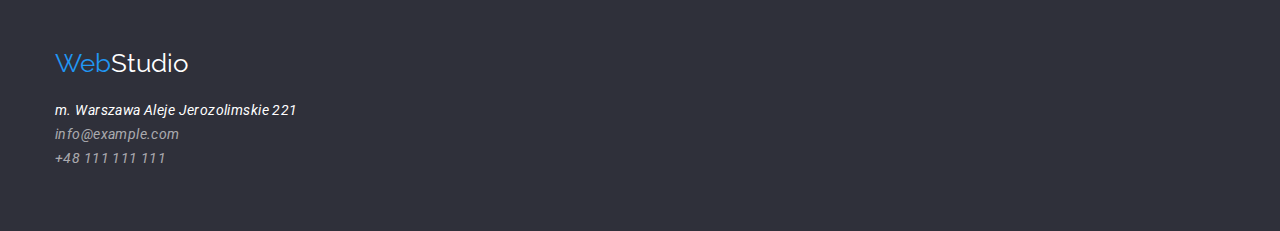
==== commit 894cc1e1: "change button name portfolio" ====
--- a/portfolio.html
+++ b/portfolio.html
@@ -65,7 +65,7 @@
               <button type="button" class="btn">Aplikacje</button>
             </li>
             <li class="buttons-item">
-              <button type="button" class="btn">Dizajn</button>
+              <button type="button" class="btn">Design</button>
             </li>
             <li class="buttons-item">
               <button type="button" class="btn">Marketing</button>
